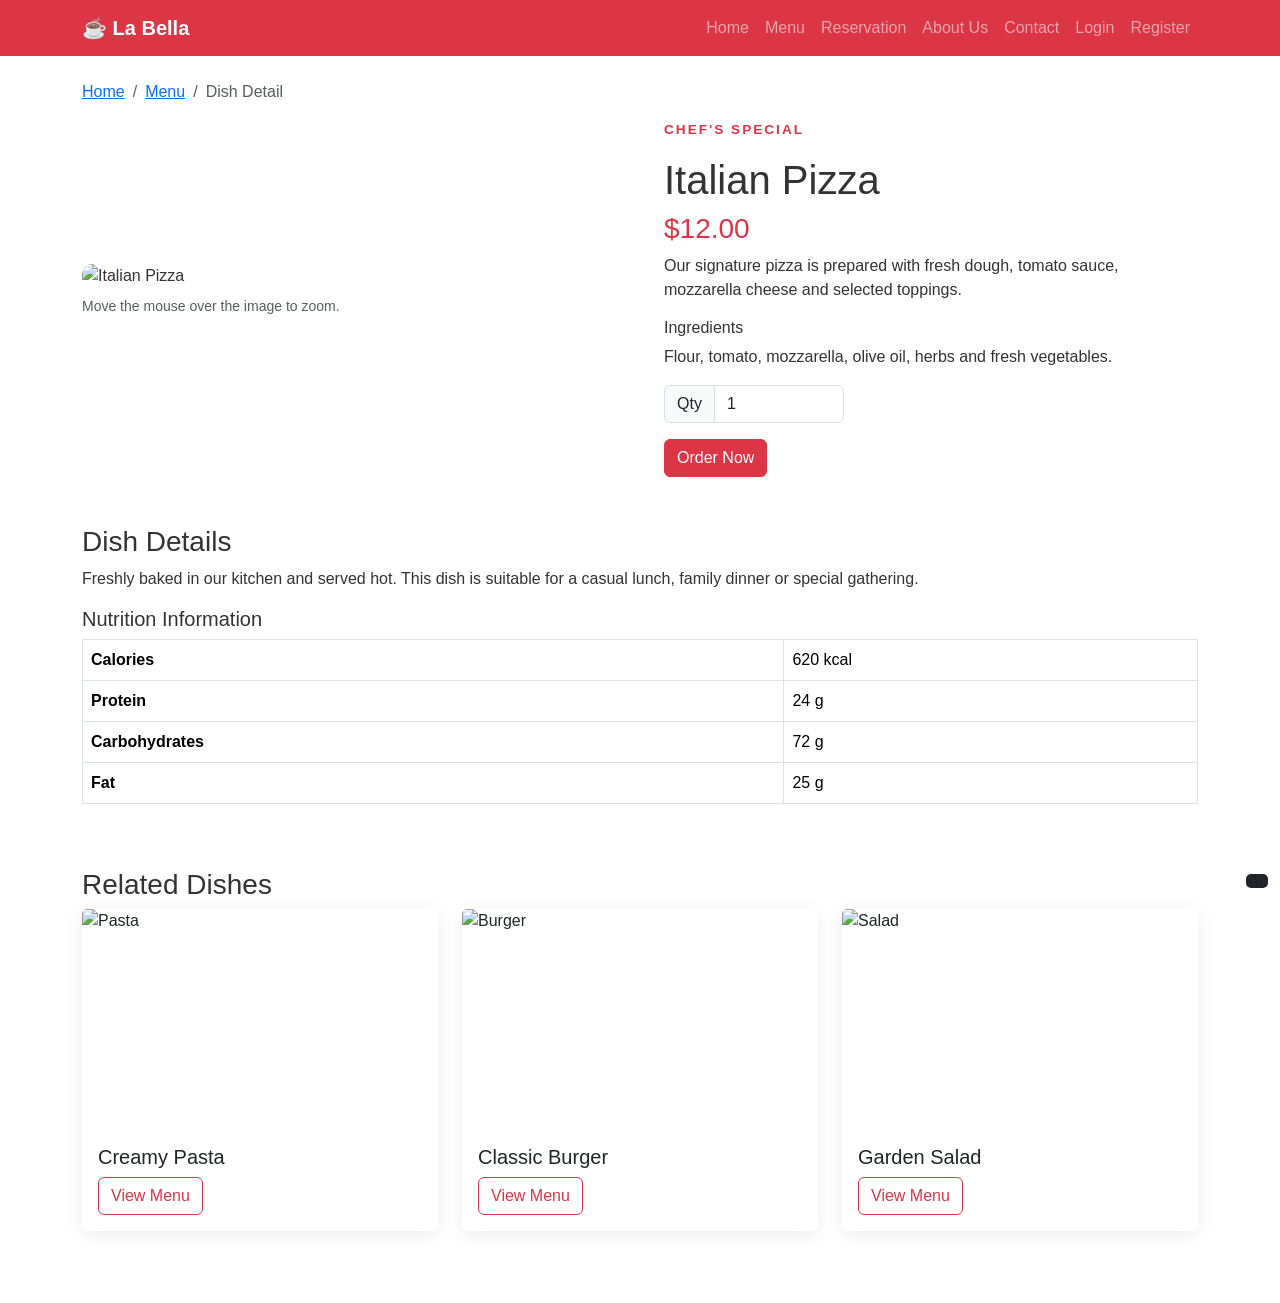
==== dish-detail.html @ 2501f1f0 "first commit" ====
<!doctype html>
<html lang="en">
  <head>
    <meta charset="UTF-8" />
    <meta name="viewport" content="width=device-width, initial-scale=1.0" />
    <title>La Bella | Dish Detail</title>
    <link
      href="https://cdn.jsdelivr.net/npm/bootstrap@5.3.3/dist/css/bootstrap.min.css"
      rel="stylesheet"
    />
    <link rel="stylesheet" href="css/style.css" />
  </head>
  <body>
    <nav class="navbar navbar-expand-lg navbar-dark bg-danger">
      <div class="container">
        <a class="navbar-brand fw-bold" href="index.html">☕ La Bella</a
        ><button
          class="navbar-toggler"
          data-bs-toggle="collapse"
          data-bs-target="#nav"
        >
          <span class="navbar-toggler-icon"></span>
        </button>
        <div class="collapse navbar-collapse" id="nav">
          <ul class="navbar-nav ms-auto">
            <li class="nav-item">
              <a class="nav-link" href="index.html">Home</a>
            </li>
            <li class="nav-item">
              <a class="nav-link" href="menu.html">Menu</a>
            </li>
            <li class="nav-item">
              <a class="nav-link" href="reservation.html">Reservation</a>
            </li>
            <li class="nav-item">
              <a class="nav-link" href="index.html#about">About Us</a>
            </li>
            <li class="nav-item">
              <a class="nav-link" href="index.html#contact">Contact</a>
            </li>
            <li class="nav-item">
              <a class="nav-link" href="login.html">Login</a>
            </li>
            <li class="nav-item">
              <a class="nav-link" href="signup.html">Register</a>
            </li>
          </ul>
        </div>
      </div>
    </nav>
    <div class="container py-4">
      <nav aria-label="breadcrumb">
        <ol class="breadcrumb">
          <li class="breadcrumb-item"><a href="index.html">Home</a></li>
          <li class="breadcrumb-item"><a href="menu.html">Menu</a></li>
          <li class="breadcrumb-item active">Dish Detail</li>
        </ol>
      </nav>
      <div class="row g-5 align-items-center">
        <div class="col-md-6">
          <div class="zoom-box">
            <img
              id="zoomImage"
              src="https://images.unsplash.com/photo-1565299624946-b28f40a0ae38?auto=format&fit=crop&w=1000&q=80"
              alt="Italian Pizza"
            />
          </div>
          <p class="text-muted small mt-2">
            Move the mouse over the image to zoom.
          </p>
        </div>
        <div class="col-md-6">
          <p class="section-title">CHEF'S SPECIAL</p>
          <h1>Italian Pizza</h1>
          <h3 class="text-danger">$12.00</h3>
          <p>
            Our signature pizza is prepared with fresh dough, tomato sauce,
            mozzarella cheese and selected toppings.
          </p>
          <h6>Ingredients</h6>
          <p>
            Flour, tomato, mozzarella, olive oil, herbs and fresh vegetables.
          </p>
          <div class="input-group mb-3" style="max-width: 180px">
            <span class="input-group-text">Qty</span
            ><input type="number" class="form-control" value="1" min="1" />
          </div>
          <a href="reservation.html" class="btn btn-danger">Order Now</a>
        </div>
      </div>
      <section class="py-5">
        <h3>Dish Details</h3>
        <p>
          Freshly baked in our kitchen and served hot. This dish is suitable for
          a casual lunch, family dinner or special gathering.
        </p>
        <h5>Nutrition Information</h5>
        <table class="table table-bordered">
          <tr>
            <th>Calories</th>
            <td>620 kcal</td>
          </tr>
          <tr>
            <th>Protein</th>
            <td>24 g</td>
          </tr>
          <tr>
            <th>Carbohydrates</th>
            <td>72 g</td>
          </tr>
          <tr>
            <th>Fat</th>
            <td>25 g</td>
          </tr>
        </table>
      </section>
      <section class="pb-5">
        <h3>Related Dishes</h3>
        <div class="row g-4">
          <div class="col-md-4">
            <div class="card food-card">
              <img
                src="https://images.unsplash.com/photo-1551183053-bf91a1d81141?auto=format&fit=crop&w=600&q=80"
                class="card-img-top"
                alt="Pasta"
              />
              <div class="card-body">
                <h5>Creamy Pasta</h5>
                <a href="menu.html" class="btn btn-outline-danger">View Menu</a>
              </div>
            </div>
          </div>
          <div class="col-md-4">
            <div class="card food-card">
              <img
                src="https://images.unsplash.com/photo-1568901346375-23c9450c58bd?auto=format&fit=crop&w=600&q=80"
                class="card-img-top"
                alt="Burger"
              />
              <div class="card-body">
                <h5>Classic Burger</h5>
                <a href="menu.html" class="btn btn-outline-danger">View Menu</a>
              </div>
            </div>
          </div>
          <div class="col-md-4">
            <div class="card food-card">
              <img
                src="https://images.unsplash.com/photo-1546069901-ba9599a7e63c?auto=format&fit=crop&w=600&q=80"
                class="card-img-top"
                alt="Salad"
              />
              <div class="card-body">
                <h5>Garden Salad</h5>
                <a href="menu.html" class="btn btn-outline-danger">View Menu</a>
              </div>
            </div>
          </div>
        </div>
      </section>
    </div>
    <div class="date-time" id="dateTime"></div>
    <script src="https://code.jquery.com/jquery-3.7.1.min.js"></script>
    <script src="https://cdn.jsdelivr.net/npm/bootstrap@5.3.3/dist/js/bootstrap.bundle.min.js"></script>
    <script src="js/script.js"></script>
  </body>
</html>
---- css/style.css ----
body{
    font-family:Arial,sans-serif;
    color:#333;
}
.navbar .nav-link{
    transition:.2s;
}
.navbar .nav-link:hover{
    background:rgba(255,255,255,.18);
    border-radius:5px;
}
.carousel-item img{
    height:560px;
    object-fit:cover;
    filter:brightness(.62);
}
.carousel-caption{
    bottom:20%;
    text-shadow:0 2px 5px #000;
}
.carousel-caption h1{
    font-size:3rem;
    font-weight:700;
}
.section-title{
    color:#dc3545;
    font-weight:700;
    letter-spacing:2px;
    font-size:.85rem;
}
.food-card{
    border:0;
    box-shadow:0 4px 18px rgba(0,0,0,.08);
    transition:.25s;
}
.food-card:hover{
    transform:translateY(-5px);
    box-shadow:0 8px 25px rgba(0,0,0,.13);
}
.food-card img{
    height:220px;
    object-fit:cover;
}
.testimonial{
    border:0;
    background:#f8f9fa;
}
.newsletter{
    background:#dc3545;
}
.newsletter .form-control{
    height:45px;
}
.footer a,footer a{
    display:block;
    color:#ddd;
    text-decoration:none;
    margin-bottom:6px;
}
footer a:hover{
    color:#fff;
}
.date-time{
    position:fixed;
    right:12px;
    bottom:12px;
    background:#212529;
    color:#fff;
    padding:7px 11px;
    border-radius:5px;
    font-size:12px;
    /* z-index:1050; */
}
.form-card{
    max-width:700px;
    background:#fff;
    padding:35px;
    border-radius:10px;
    box-shadow:0 5px 25px rgba(0,0,0,.1);
}
body:has(.form-card){
    background:#f6f6f6;
}
.zoom-box{
    overflow:hidden;
    border-radius:10px;
    cursor:zoom-in;
}
.zoom-box img{
    width:100%;
    display:block;
    transition:transform .3s ease;
}
.zoom-box:hover img{
    transform:scale(1.6);
}
@media(max-width:768px){
    .carousel-item img{
        height:400px;
    }
    .carousel-caption h1{
        font-size:2rem;
    }
    .carousel-caption p{
        font-size:.9rem;
    }
}
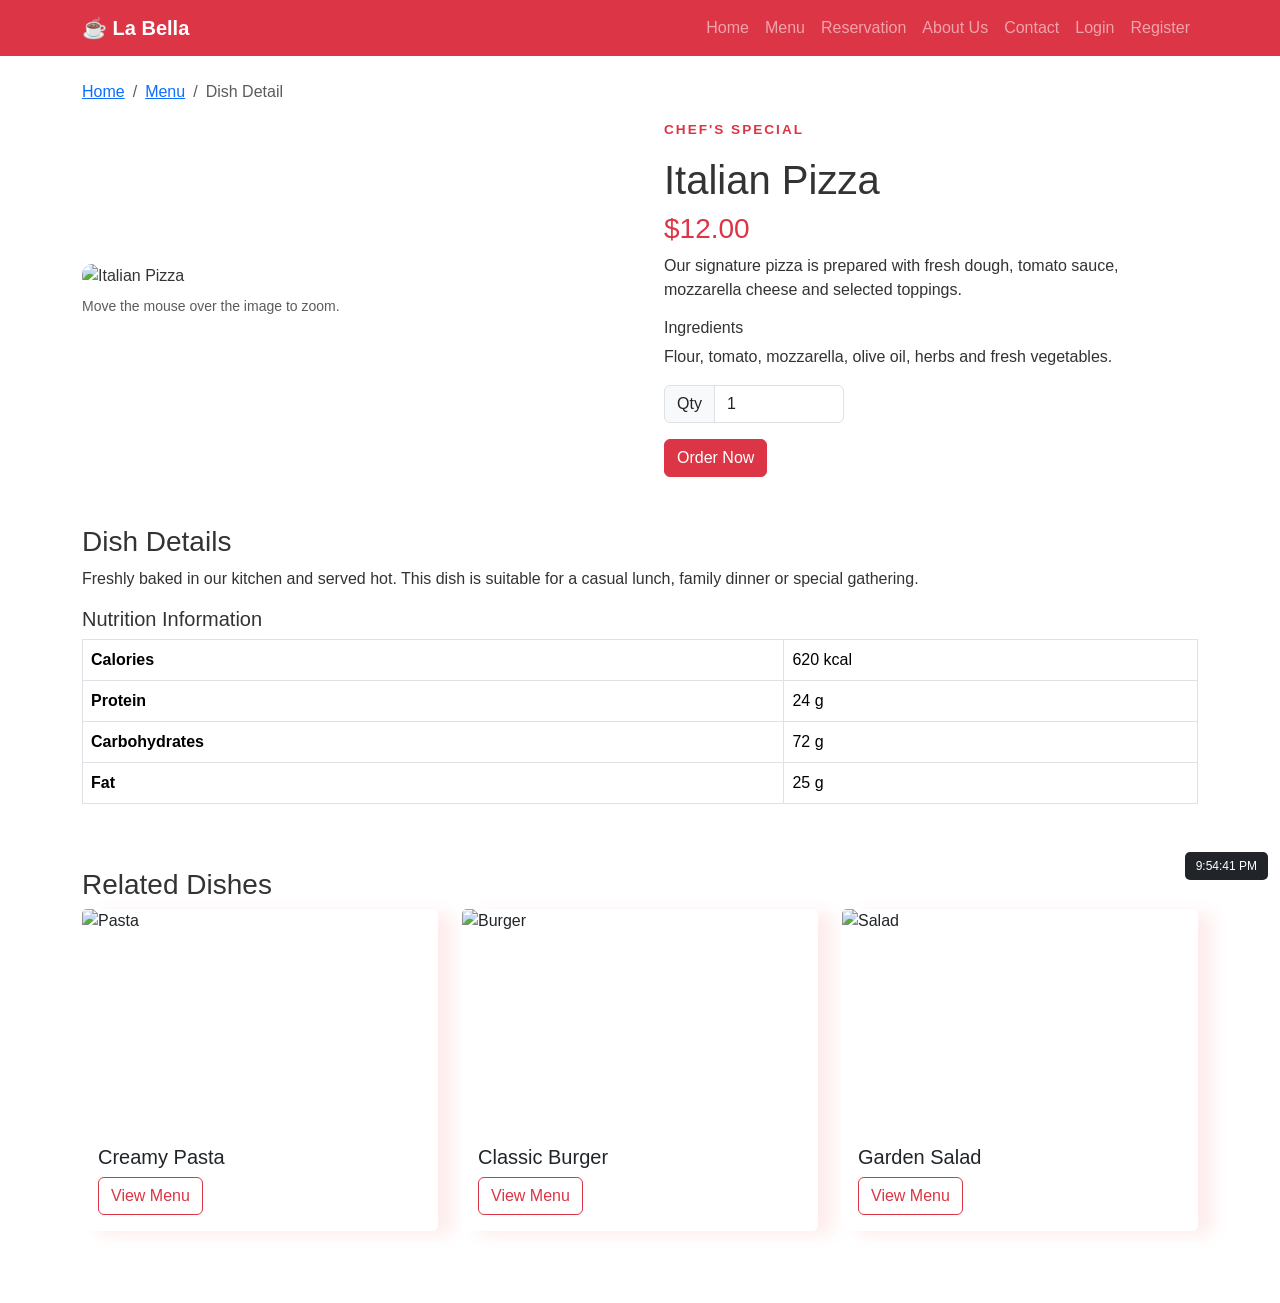
==== commit 3b5701d9: "final Commit" ====
--- a/dish-detail.html
+++ b/dish-detail.html
@@ -159,7 +159,7 @@
         </div>
       </section>
     </div>
-    <div class="date-time" id="dateTime"></div>
+    <h1 class="date-time" id="clock">00:00:00 AM</h1>
     <script src="https://code.jquery.com/jquery-3.7.1.min.js"></script>
     <script src="https://cdn.jsdelivr.net/npm/bootstrap@5.3.3/dist/js/bootstrap.bundle.min.js"></script>
     <script src="js/script.js"></script>
--- a/css/style.css
+++ b/css/style.css
@@ -13,6 +13,7 @@
     height:560px;
     object-fit:cover;
     filter:brightness(.62);
+
 }
 .carousel-caption{
     bottom:20%;
@@ -30,12 +31,12 @@
 }
 .food-card{
     border:0;
-    box-shadow:0 4px 18px rgba(0,0,0,.08);
+    box-shadow:15px 4px 18px rgba(239, 5, 5, 0.08);
     transition:.25s;
 }
 .food-card:hover{
     transform:translateY(-5px);
-    box-shadow:0 8px 25px rgba(0,0,0,.13);
+    box-shadow:20px 8px 25px rgba(43, 43, 42, 0.13);
 }
 .food-card img{
     height:220px;
@@ -94,6 +95,7 @@
 .zoom-box:hover img{
     transform:scale(1.6);
 }
+/* medium device */
 @media(max-width:768px){
     .carousel-item img{
         height:400px;
@@ -104,4 +106,11 @@
     .carousel-caption p{
         font-size:.9rem;
     }
+}
+/* small device */
+@media (max-width:667px) {
+    .carousel-item img{
+        height:300px;
+    }
+    
 }
